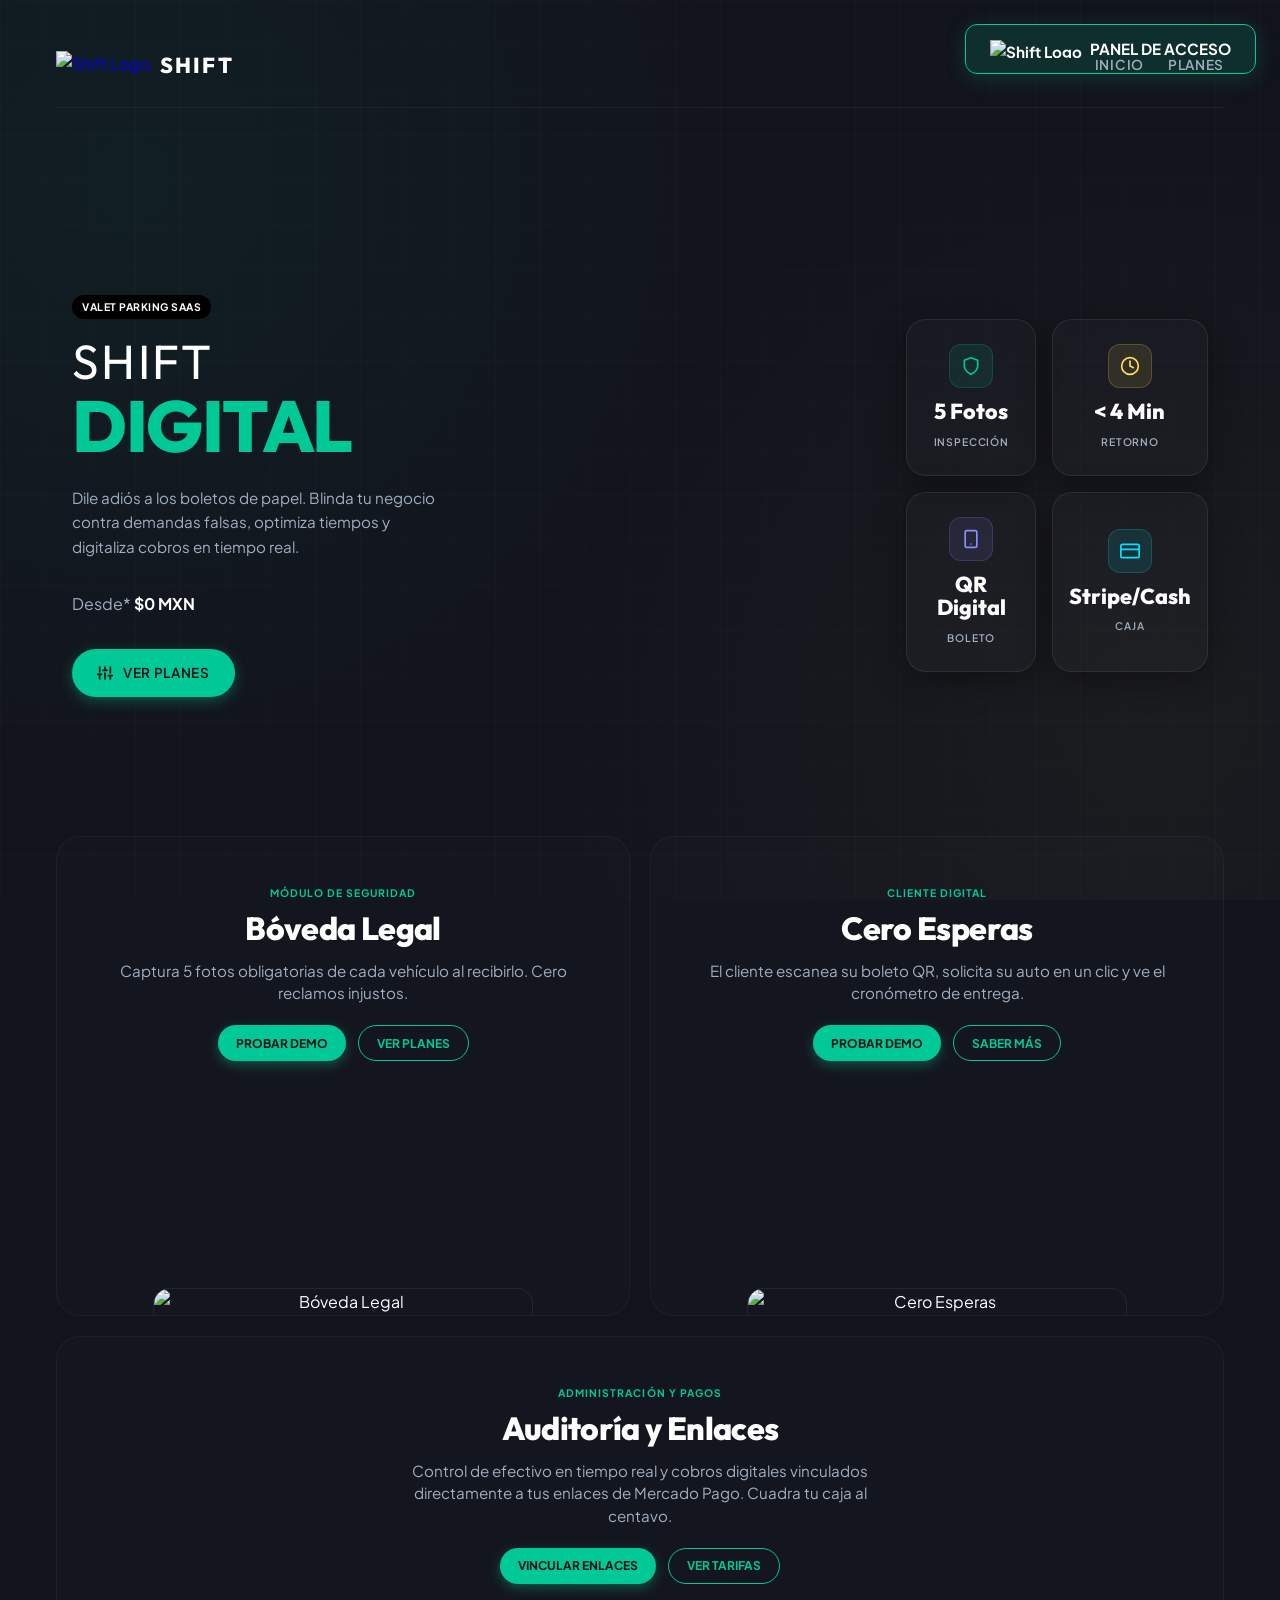
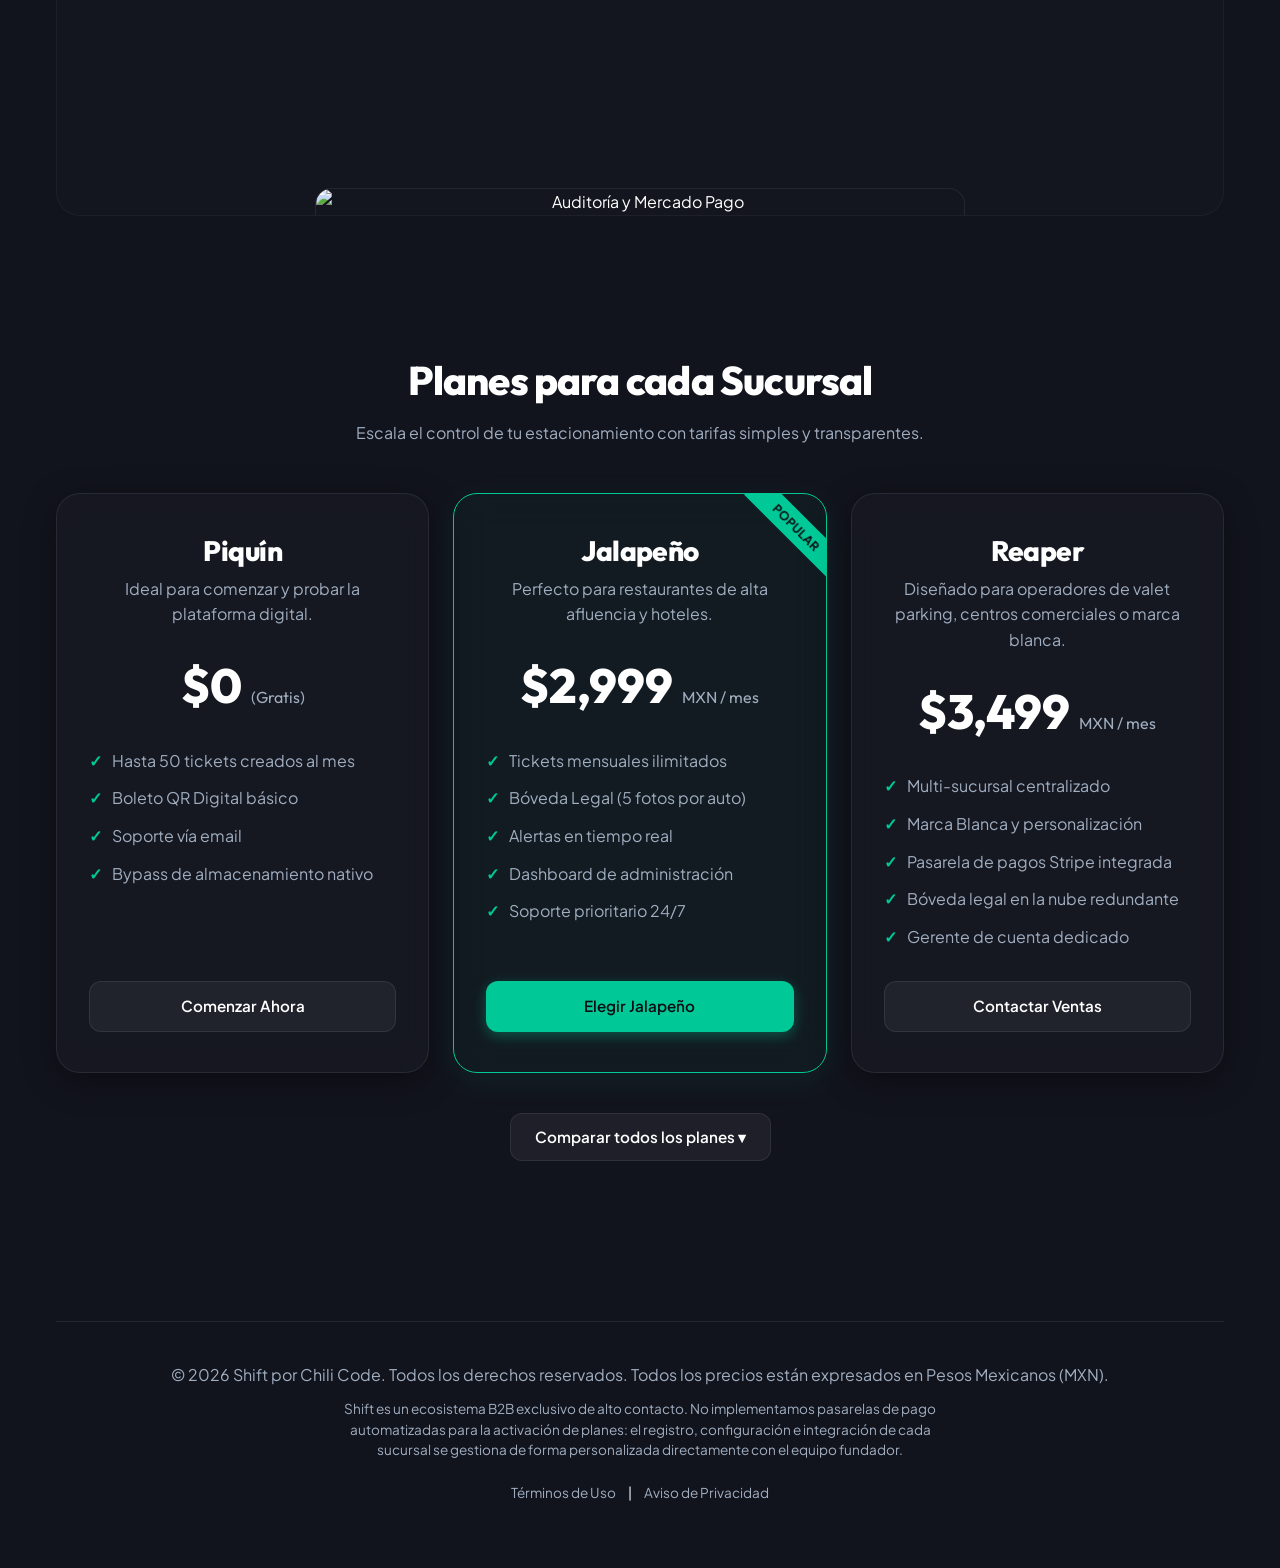
==== index.html @ c55bbbf1 "Add files via upload" ====
<!DOCTYPE html>
<html lang="es">
<head>
    <meta charset="UTF-8">
    <meta name="viewport" content="width=device-width, initial-scale=1.0">
    <title>Shift | Valet Parking Inteligente por Chili Code</title>
    <meta name="description" content="El fin de los boletos de papel. Digitaliza tu valet parking con Shift. Bóveda legal de fotos, control de efectivo en tiempo real y pagos digitales.">
    
    <!-- Favicon / PWA Icon -->
    <link rel="icon" type="image/png" href="https://i.imgur.com/kLlDof4.png">
    <link rel="manifest" href="manifest.json">
    
    <!-- Hojas de estilo -->
    <link rel="stylesheet" href="style.css">
    
    <style>
        /* Estilos específicos de la landing */
        .fixed-access-btn {
            position: fixed;
            top: 24px;
            right: 24px;
            z-index: 1000;
            backdrop-filter: blur(12px);
            -webkit-backdrop-filter: blur(12px);
            background: rgba(0, 200, 150, 0.15);
            border: 1px solid var(--primary);
            box-shadow: 0 4px 20px rgba(0, 200, 150, 0.2);
        }
        
        @media (hover: hover) {
            .fixed-access-btn:hover {
                background: var(--primary);
                color: #0c0e14;
                box-shadow: 0 6px 24px var(--primary-glow);
            }
        }

        .fixed-access-btn:active {
            transform: scale(0.95);
        }

        /* Grid background pattern ONLY on landing page */
        body {
            background-image: 
                linear-gradient(rgba(255, 255, 255, 0.012) 1px, transparent 1px),
                linear-gradient(90deg, rgba(255, 255, 255, 0.012) 1px, transparent 1px),
                radial-gradient(circle at 10% 20%, rgba(0, 200, 150, 0.06) 0%, transparent 45%),
                radial-gradient(circle at 90% 80%, rgba(255, 222, 89, 0.04) 0%, transparent 45%);
            background-size: 45px 45px, 45px 45px, auto, auto;
            background-attachment: fixed;
        }

        .hero-section {
            padding: 80px 16px;
            position: relative;
        }

        .hero-grid {
            display: grid;
            grid-template-columns: 1fr;
            gap: 48px;
            align-items: center;
            text-align: left;
            max-width: 1200px;
            margin: 0 auto;
        }

        @media (min-width: 960px) {
            .hero-grid {
                grid-template-columns: 1.1fr 1.2fr 0.9fr;
                gap: 32px;
            }
        }

        .hero-title {
            font-size: 3.8rem;
            margin-bottom: 24px;
            background: linear-gradient(135deg, #FFFFFF 50%, var(--primary) 100%);
            -webkit-background-clip: text;
            -webkit-text-fill-color: transparent;
            line-height: 1.1;
        }

        .hero-subtitle {
            font-size: 1.15rem;
            margin-bottom: 40px;
            color: var(--text-secondary);
            line-height: 1.7;
        }

        @media (max-width: 600px) {
            .hero-title {
                font-size: 2.4rem;
            }
            .hero-subtitle {
                font-size: 1rem;
            }
        }

        /* Apple Grid Layout Style */
        .apple-grid {
            display: grid;
            grid-template-columns: 1fr;
            gap: 20px;
            margin-bottom: 80px;
            max-width: 1200px;
            margin-left: auto;
            margin-right: auto;
        }

        @media (min-width: 768px) {
            .apple-grid {
                grid-template-columns: repeat(2, 1fr);
            }
            .tile-full {
                grid-column: span 2;
            }
        }

        .apple-tile {
            background: rgba(255, 255, 255, 0.012);
            border: 1px solid rgba(255, 255, 255, 0.04);
            border-radius: 24px;
            padding: 48px 24px 0;
            display: flex;
            flex-direction: column;
            align-items: center;
            text-align: center;
            overflow: hidden;
            position: relative;
            transition: var(--transition-smooth);
            min-height: 480px;
        }

        @media (hover: hover) {
            .apple-tile:hover {
                background: rgba(255, 255, 255, 0.02);
                border-color: rgba(0, 200, 150, 0.15);
                transform: translateY(-2px);
            }
        }

        .tile-header {
            max-width: 500px;
            margin-bottom: 24px;
            display: flex;
            flex-direction: column;
            align-items: center;
        }

        .tile-badge {
            font-size: 0.65rem;
            color: var(--primary);
            font-weight: 700;
            letter-spacing: 0.1em;
            text-transform: uppercase;
            margin-bottom: 8px;
        }

        .tile-title {
            font-size: 2rem;
            font-weight: 800;
            color: #FFFFFF;
            margin-bottom: 12px;
            line-height: 1.2;
            font-family: var(--font-title);
        }

        .tile-subtitle {
            font-size: 0.95rem;
            color: var(--text-secondary);
            margin-bottom: 20px;
            line-height: 1.5;
        }

        .tile-actions-pills {
            display: flex;
            gap: 12px;
            justify-content: center;
            align-items: center;
        }

        .tile-btn {
            display: inline-flex;
            align-items: center;
            justify-content: center;
            padding: 6px 18px;
            font-size: 0.75rem;
            font-weight: 700;
            border-radius: 20px;
            text-decoration: none;
            transition: var(--transition-smooth);
            min-height: 36px;
            text-transform: uppercase;
        }

        .solid-tile-btn {
            background: var(--primary);
            color: #0c0e14;
            box-shadow: 0 4px 12px var(--primary-glow);
        }

        @media (hover: hover) {
            .solid-tile-btn:hover {
                background: #00b084;
                box-shadow: 0 6px 16px var(--primary-glow);
                transform: translateY(-1px);
            }
        }

        .outline-tile-btn {
            border: 1px solid var(--primary);
            color: var(--primary);
            background: transparent;
        }

        @media (hover: hover) {
            .outline-tile-btn:hover {
                background: var(--primary-bg);
                transform: translateY(-1px);
            }
        }

        .tile-image {
            width: 85%;
            max-width: 380px;
            margin-top: auto;
            border-radius: 16px 16px 0 0;
            border: 1px solid rgba(255, 255, 255, 0.07);
            border-bottom: none;
            object-fit: cover;
            transition: var(--transition-smooth);
        }

        .image-full {
            max-width: 650px;
            width: 90%;
        }

        @media (hover: hover) {
            .apple-tile:hover .tile-image {
                border-color: rgba(0, 200, 150, 0.2);
                transform: scale(1.02);
            }
        }

        @media (max-width: 600px) {
            .apple-tile {
                background: transparent !important;
                border: none !important;
                border-bottom: 1px solid rgba(255, 255, 255, 0.08) !important;
                border-radius: 0 !important;
                padding: 40px 0 0 !important;
                min-height: auto !important;
            }
            .tile-image {
                width: 100% !important;
                max-width: none !important;
                border-radius: 12px 12px 0 0 !important;
            }
        }

        .pricing-section {
            padding: 60px 0;
            text-align: center;
        }

        .pricing-title {
            font-size: 2.5rem;
            margin-bottom: 16px;
        }

        .pricing-subtitle {
            color: var(--text-secondary);
            margin-bottom: 48px;
        }

        .plan-card {
            padding: 40px 32px;
            display: flex;
            flex-direction: column;
            justify-content: space-between;
            position: relative;
            overflow: hidden;
            background: rgba(255, 255, 255, 0.02);
            border: 1px solid var(--border-color);
            border-radius: 24px;
        }

        .plan-card.featured {
            border-color: var(--primary);
            background: rgba(0, 200, 150, 0.04);
            box-shadow: 0 8px 32px 0 rgba(0, 200, 150, 0.08);
        }

        .plan-badge {
            position: absolute;
            top: 20px;
            right: -30px;
            background: var(--primary);
            color: #0c0e14;
            font-size: 0.75rem;
            font-weight: 700;
            padding: 4px 30px;
            transform: rotate(45deg);
        }

        .plan-name {
            font-size: 1.75rem;
            margin-bottom: 8px;
        }

        .plan-price {
            font-size: 3rem;
            font-family: var(--font-title);
            font-weight: 800;
            color: var(--text-primary);
            margin-bottom: 24px;
        }

        .plan-price span {
            font-size: 1rem;
            color: var(--text-secondary);
            font-weight: 400;
        }

        .plan-features {
            list-style: none;
            text-align: left;
            margin-bottom: 32px;
            display: flex;
            flex-direction: column;
            gap: 12px;
        }

        .plan-features li {
            color: var(--text-secondary);
            display: flex;
            align-items: center;
            gap: 10px;
        }

        .plan-features li::before {
            content: "✓";
            color: var(--primary);
            font-weight: bold;
        }

        /* 3D Showcase Card Styles */
        .showcase-card {
            padding: 24px;
            position: relative;
            background: rgba(255, 255, 255, 0.02);
            backdrop-filter: blur(24px);
            -webkit-backdrop-filter: blur(24px);
            border: 1px solid rgba(255, 255, 255, 0.07);
            border-radius: 24px;
            box-shadow: 0 20px 50px rgba(0, 0, 0, 0.4);
            overflow: hidden;
            max-width: 500px;
            width: 100%;
            justify-self: center;
        }

        .showcase-header {
            display: flex;
            justify-content: space-between;
            align-items: flex-start;
            margin-bottom: 12px;
            gap: 16px;
        }

        .showcase-badge-new {
            font-size: 0.65rem;
            color: var(--primary);
            font-weight: 700;
            letter-spacing: 0.1em;
            text-transform: uppercase;
            display: block;
            margin-bottom: 4px;
        }

        .showcase-title {
            font-size: 1.45rem;
            font-weight: 800;
            color: #FFFFFF;
            font-family: var(--font-title);
        }

        .showcase-subtitle {
            font-size: 0.75rem;
            color: var(--text-secondary);
            margin-top: 2px;
        }

        .brand-badge-pill {
            display: inline-flex;
            align-items: center;
            gap: 6px;
            background: rgba(0, 200, 150, 0.1);
            color: var(--primary);
            border: 1px solid rgba(0, 200, 150, 0.2);
            padding: 4px 10px;
            border-radius: 12px;
            font-size: 0.65rem;
            font-weight: 700;
            text-transform: uppercase;
            letter-spacing: 0.05em;
        }

        .pulse-dot {
            width: 6px;
            height: 6px;
            background: var(--primary);
            border-radius: 50%;
            display: inline-block;
            box-shadow: 0 0 8px var(--primary);
            animation: pulse 1.5s infinite alternate;
        }

        @keyframes pulse {
            0% { opacity: 0.4; }
            100% { opacity: 1; }
        }

        .btn-pill-neon {
            background: var(--primary);
            color: #0c0e14;
            font-size: 0.7rem;
            font-weight: 700;
            padding: 6px 14px;
            border-radius: 20px;
            text-decoration: none;
            box-shadow: 0 4px 12px var(--primary-glow);
            transition: var(--transition-smooth);
            text-transform: uppercase;
            border: none;
            display: inline-flex;
            align-items: center;
            justify-content: center;
            height: 28px;
            white-space: nowrap;
        }

        @media (hover: hover) {
            .btn-pill-neon:hover {
                box-shadow: 0 6px 18px var(--primary);
                transform: translateY(-1px);
            }
        }

        .btn-pill-neon:active {
            transform: scale(0.95);
        }

        .model-container {
            width: 100%;
            height: 230px;
            position: relative;
            margin: 8px 0;
            border-radius: 16px;
            background: radial-gradient(circle at center, rgba(255, 255, 255, 0.02) 0%, transparent 70%);
        }

        .price-delivery-row {
            display: flex;
            justify-content: space-between;
            margin-top: 16px;
            padding-top: 16px;
            border-top: 1px solid var(--border-color);
        }

        .detail-label {
            font-size: 0.65rem;
            color: var(--text-secondary);
            text-transform: uppercase;
            font-weight: 700;
            letter-spacing: 0.05em;
            display: block;
            margin-bottom: 4px;
        }

        .detail-value {
            font-family: var(--font-title);
            font-size: 1.25rem;
            font-weight: 800;
            color: #FFFFFF;
        }

        .specs-row {
            display: grid;
            grid-template-columns: repeat(3, 1fr);
            gap: 8px;
            border-top: 1px solid var(--border-color);
            padding-top: 16px;
            margin-top: 16px;
        }

        .spec-item-horizontal {
            display: flex;
            align-items: center;
            gap: 8px;
        }

        .spec-icon-box {
            width: 30px;
            height: 30px;
            background: rgba(255, 255, 255, 0.04);
            border: 1px solid var(--border-color);
            border-radius: 8px;
            display: flex;
            align-items: center;
            justify-content: center;
            font-size: 0.9rem;
        }

        .spec-val {
            font-family: var(--font-title);
            font-weight: 700;
            color: #FFFFFF;
            font-size: 0.78rem;
            line-height: 1.2;
        }

        .spec-lbl {
            color: var(--text-secondary);
            font-size: 0.6rem;
            line-height: 1.2;
        }

        @media (max-width: 600px) {
            .showcase-card {
                background: transparent !important;
                border: none !important;
                box-shadow: none !important;
                backdrop-filter: none !important;
                -webkit-backdrop-filter: none !important;
                padding: 16px 0 !important;
                border-radius: 0 !important;
            }
            .model-container {
                background: transparent !important;
                height: 200px;
            }
            .price-delivery-row, .specs-row {
                border-top: 1px solid rgba(255, 255, 255, 0.08) !important;
            }
        }

        @media (max-width: 480px) {
            .specs-row {
                grid-template-columns: 1fr;
                gap: 12px;
            }
        }

        /* Estilos de la navegación responsive */
        header.navbar {
            position: relative;
            z-index: 1000;
            background: transparent !important;
            border: none !important;
            border-bottom: 1px solid rgba(255, 255, 255, 0.05) !important;
            border-radius: 0 !important;
            box-shadow: none !important;
            display: flex;
            align-items: center;
            justify-content: space-between;
            padding: 24px 0 !important;
            margin-bottom: 48px !important;
            width: 100%;
        }

        #nav-toggle {
            display: none;
            background: transparent;
            border: none;
            width: 28px;
            height: 18px;
            position: relative;
            cursor: pointer;
            outline: none;
            z-index: 1002;
            padding: 0;
        }

        #nav-toggle span {
            display: block;
            position: absolute;
            height: 2px;
            width: 100%;
            background: #FFFFFF;
            border-radius: 2px;
            opacity: 1;
            left: 0;
            transform: rotate(0deg);
            transition: .25s ease-in-out;
        }

        #nav-toggle span:nth-child(1) {
            top: 0px;
        }

        #nav-toggle span:nth-child(2) {
            top: 8px;
        }

        #nav-toggle span:nth-child(3) {
            top: 16px;
        }

        #nav-toggle.active span:nth-child(1) {
            top: 8px;
            transform: rotate(135deg);
        }

        #nav-toggle.active span:nth-child(2) {
            opacity: 0;
            left: -60px;
        }

        #nav-toggle.active span:nth-child(3) {
            top: 8px;
            transform: rotate(-135deg);
        }

        .brand-container {
            display: flex;
            align-items: center;
            gap: 10px;
        }

        .nav-menu {
            display: flex;
            align-items: center;
            gap: 24px;
        }

        .nav-link {
            color: var(--text-secondary);
            text-decoration: none;
            font-size: 0.95rem;
            font-weight: 600;
            transition: var(--transition-smooth);
        }

        .nav-link:hover {
            color: var(--primary);
        }

        @media (max-width: 768px) {
            header.navbar {
                padding: 16px 0 !important;
                margin-bottom: 24px !important;
                border-bottom: 1px solid rgba(255, 255, 255, 0.08) !important;
            }

            #nav-toggle {
                display: block !important;
            }

            .brand-container {
                position: absolute;
                left: 50%;
                transform: translateX(-50%);
            }

            .nav-menu {
                display: flex;
                flex-direction: column;
                position: absolute;
                top: 70px;
                left: 0;
                right: 0;
                background: rgba(18, 20, 29, 0.98);
                backdrop-filter: var(--glass-blur);
                -webkit-backdrop-filter: var(--glass-blur);
                border: 1px solid var(--border-color);
                border-radius: 16px;
                padding: 24px;
                gap: 16px;
                box-shadow: 0 10px 30px rgba(0, 0, 0, 0.5);
                z-index: 999;
                opacity: 0;
                transform: translateY(-10px);
                pointer-events: none;
                transition: opacity 0.3s ease, transform 0.3s ease;
            }

            .nav-menu.active {
                opacity: 1;
                transform: translateY(0);
                pointer-events: auto;
            }

            .fixed-access-btn {
                display: none !important;
            }
        }

        /* Slider horizontal de planes en móvil (Estilo Apple / Snap Carousel) */
        @media (max-width: 600px) {
            .plans-slider {
                display: flex !important;
                overflow-x: auto !important;
                scroll-snap-type: x mandatory !important;
                gap: 16px !important;
                padding: 24px 16px !important;
                margin-left: -16px !important;
                margin-right: -16px !important;
                scroll-padding: 16px !important;
                -webkit-overflow-scrolling: touch !important;
            }
            
            .plans-slider::-webkit-scrollbar {
                display: none !important;
            }

            .plans-slider .plan-card {
                flex: 0 0 280px !important;
                scroll-snap-align: center !important;
                background: rgba(255, 255, 255, 0.02) !important;
                border: 1px solid rgba(255, 255, 255, 0.06) !important;
                border-radius: 24px !important;
                box-shadow: 0 12px 32px rgba(0, 0, 0, 0.4) !important;
                padding: 32px 24px !important;
                margin-bottom: 0 !important;
                backdrop-filter: blur(20px) !important;
                -webkit-backdrop-filter: blur(20px) !important;
            }
            
            .plans-slider .plan-card.featured {
                border: 2px solid var(--primary) !important;
                background: rgba(0, 200, 150, 0.04) !important;
            }
        }

        /* Estilos de la tabla de comparación de planes */
        .comparison-table {
            width: 100%;
            border-collapse: collapse;
            margin-top: 10px;
            text-align: left;
        }
        .comparison-table th, .comparison-table td {
            padding: 16px;
            border-bottom: 1px solid var(--border-color);
            font-size: 0.95rem;
        }
        .comparison-table th {
            font-family: var(--font-title);
            font-weight: 700;
            color: var(--text-primary);
            text-transform: uppercase;
            font-size: 0.85rem;
            letter-spacing: 0.05em;
        }
        .comparison-table td {
            color: var(--text-secondary);
        }
        .comparison-table tr:hover td {
            background: rgba(255, 255, 255, 0.01);
        }

        /* Hover de botón flotante PWA */
        @media (hover: hover) {
            #btn-pwa-floating:hover {
                background: var(--primary) !important;
                color: #0c0e14 !important;
                box-shadow: 0 6px 24px var(--primary-glow) !important;
            }
        }
        #btn-pwa-floating:active {
            transform: scale(0.95);
        }

        /* Estilos del Hero Vertical - Copia Exacta con mis Colores */
        .hero-center-model {
            position: relative;
            display: flex;
            align-items: center;
            justify-content: center;
            height: 520px;
            width: 100%;
        }

        .hero-center-model model-viewer {
            width: 100%;
            height: 100%;
            outline: none;
        }

        @media (max-width: 959px) {
            .hero-center-model {
                height: 380px;
            }
        }

        .hero-specs-column {
            display: flex;
            flex-direction: column;
            gap: 16px;
            justify-content: center;
        }

        .spec-icon-wrapper {
            width: 44px;
            height: 44px;
            border-radius: 12px;
            display: flex;
            align-items: center;
            justify-content: center;
            margin-bottom: 4px;
            transition: var(--transition-smooth);
        }

        .spec-widget-card {
            padding: 24px 16px;
            text-align: center;
            display: flex;
            flex-direction: column;
            align-items: center;
            justify-content: center;
            gap: 8px;
            border-radius: 20px;
            background: rgba(255, 255, 255, 0.02);
            border: 1px solid var(--border-color);
            backdrop-filter: blur(12px);
            -webkit-backdrop-filter: blur(12px);
            transition: var(--transition-smooth);
        }

        @media (hover: hover) {
            .spec-widget-card:hover {
                background: rgba(255, 255, 255, 0.05);
                border-color: var(--primary);
                box-shadow: 0 8px 24px rgba(0, 200, 150, 0.12);
                transform: translateY(-4px);
            }
            .spec-widget-card:hover .spec-icon-wrapper {
                transform: scale(1.1);
            }
        }

        .spec-widget-val {
            font-family: var(--font-title);
            font-size: 1.35rem;
            font-weight: 800;
            color: #FFFFFF;
            line-height: 1.1;
            margin-bottom: 2px;
        }

        .spec-widget-lbl {
            font-size: 0.65rem;
            color: var(--text-secondary);
            text-transform: uppercase;
            font-weight: 600;
            letter-spacing: 0.08em;
        }

        .video-thumbnail-card {
            height: 140px;
            border-radius: 16px;
            background: linear-gradient(rgba(18, 20, 29, 0.3), rgba(18, 20, 29, 0.6)), url('https://images.unsplash.com/photo-1614162692292-7ac56d7f7f1e?auto=format&fit=crop&w=400&q=80') center/cover no-repeat;
            border: 1px solid var(--border-color);
            display: flex;
            align-items: center;
            justify-content: center;
            position: relative;
            overflow: hidden;
            transition: var(--transition-smooth);
            cursor: pointer;
        }


    </style>
    <!-- Google Model Viewer component for 3D GLB model rendering -->
    <script type="module" src="https://ajax.googleapis.com/ajax/libs/model-viewer/3.5.0/model-viewer.min.js"></script>
</head>
<body>

    <!-- Botón de acceso flotante -->
    <a href="login.html" id="btn-acceso-panel" class="btn fixed-access-btn animated-fade-in" style="color: #FFFFFF; font-weight: 700; display: inline-flex; align-items: center; gap: 8px; border: 1px solid var(--primary);">
        <img src="https://i.imgur.com/NQ2yinY.png" alt="Shift Logo" style="height: 18px; object-fit: contain;">
        <span>PANEL DE ACCESO</span>
    </a>

    <div class="app-container">
        <!-- Barra de navegación premium (Copia de la UI Mini Electric con mis colores) -->
        <header class="navbar animated-fade-in">
            <!-- Icono de Menú de 3 líneas en el extremo izquierdo -->
            <button id="nav-toggle" aria-label="Abrir menú">
                <span></span>
                <span></span>
                <span></span>
            </button>
            
            <!-- Logo -->
            <div class="brand-container">
                <a href="index.html" style="display: flex; align-items: center; gap: 10px; text-decoration: none;">
                    <img src="https://i.imgur.com/NQ2yinY.png" alt="Shift Logo" style="height: 28px; object-fit: contain;">
                    <span style="font-size: 1.35rem; letter-spacing: 0.1em; font-weight: 800; font-family: var(--font-title); color: #FFFFFF;">SHIFT</span>
                </a>
            </div>

            <!-- Menú/Links a la derecha -->
            <nav class="nav-menu" id="nav-menu">
                <a href="index.html" class="nav-link" style="font-size: 0.85rem; font-weight: 600; text-transform: uppercase; letter-spacing: 0.05em;">Inicio</a>
                <a href="#planes" class="nav-link" style="font-size: 0.85rem; font-weight: 600; text-transform: uppercase; letter-spacing: 0.05em;">Planes</a>
                <a href="#" id="btn-pwa-install" class="nav-link" style="display: none; font-size: 0.85rem; font-weight: 700; text-transform: uppercase; letter-spacing: 0.05em; color: var(--primary); align-items: center; gap: 6px;">
                    <span>📲</span> Instalar App
                </a>
            </nav>
        </header>

        <!-- Sección Hero con Grid e Integración del Modelo 3D de Porsche (Vertical / Diseño Premium) -->
        <section class="hero-section animated-fade-in">
            <div class="hero-grid">
                <!-- Columna Izquierda: Mensaje principal y CTAs -->
                <div class="hero-text" style="display: flex; flex-direction: column; align-items: flex-start; text-align: left;">
                    <span style="display: inline-block; background: #000000; color: #FFFFFF; border-radius: 20px; font-weight: 700; font-size: 0.65rem; text-transform: uppercase; padding: 4px 10px; letter-spacing: 0.05em; margin-bottom: 16px;">
                        Valet Parking SaaS
                    </span>
                    <h2 style="font-size: 3rem; font-weight: 400; color: #FFFFFF; margin-bottom: 2px; font-family: var(--font-title); line-height: 1.1; letter-spacing: 0.05em;">SHIFT</h2>
                    <h1 style="font-size: 4.5rem; font-weight: 800; color: var(--primary); margin-bottom: 24px; font-family: var(--font-title); line-height: 1.0; letter-spacing: -0.02em;">DIGITAL</h1>
                    
                    <p class="hero-subtitle" style="margin-bottom: 32px; font-size: 0.95rem; color: var(--text-secondary); line-height: 1.6; max-width: 380px;">
                        Dile adiós a los boletos de papel. Blinda tu negocio contra demandas falsas, optimiza tiempos y digitaliza cobros en tiempo real.
                    </p>
                    
                    <div style="font-family: var(--font-body); font-size: 1rem; color: var(--text-secondary); margin-bottom: 32px;">
                        Desde* <span style="color: #FFFFFF; font-weight: 700;">$0 MXN</span>
                    </div>

                    <div style="display: flex; align-items: center; gap: 12px; flex-wrap: wrap;">
                        <!-- Botón principal configurado -->
                        <a href="#planes" id="btn-hero-planes" class="btn btn-primary" style="border-radius: 30px; padding: 10px 24px; font-size: 0.85rem; text-transform: uppercase; letter-spacing: 0.05em; display: inline-flex; align-items: center; gap: 8px;">
                            <svg width="16" height="16" viewBox="0 0 24 24" fill="none" stroke="currentColor" stroke-width="2.5" stroke-linecap="round" stroke-linejoin="round" style="margin-right: 2px;">
                                <line x1="4" y1="21" x2="4" y2="14"></line>
                                <line x1="4" y1="10" x2="4" y2="3"></line>
                                <line x1="12" y1="21" x2="12" y2="12"></line>
                                <line x1="12" y1="8" x2="12" y2="3"></line>
                                <line x1="20" y1="21" x2="20" y2="16"></line>
                                <line x1="20" y1="12" x2="20" y2="3"></line>
                                <line x1="1" y1="14" x2="7" y2="14"></line>
                                <line x1="9" y1="8" x2="15" y2="8"></line>
                                <line x1="17" y1="16" x2="23" y2="16"></line>
                            </svg>
                            <span>VER PLANES</span>
                        </a>
                        
                        <!-- Botón PWA blanco circular al lado -->
                        <button id="btn-hero-pwa-install" class="btn" style="width: 44px; height: 44px; min-height: 44px; border-radius: 50%; background: #FFFFFF; border: none; display: none; align-items: center; justify-content: center; padding: 0; color: #0c0e14; transition: var(--transition-smooth);" title="Instalar App">
                            <svg width="20" height="20" viewBox="0 0 24 24" fill="none" stroke="currentColor" stroke-width="2.5" stroke-linecap="round" stroke-linejoin="round">
                                <rect x="1" y="5" width="22" height="14" rx="7" ry="7"></rect>
                                <circle cx="16" cy="12" r="3" fill="currentColor"></circle>
                            </svg>
                        </button>
                    </div>
                </div>

                <!-- Columna Central: Porsche en Perspectiva Vertical -->
                <div class="hero-center-model">
                    <model-viewer
                        src="https://raw.githubusercontent.com/ChiliCode-Official/mis-modelos-3d-v2-0/main/free_porsche_911_carrera_4s.glb"
                        alt="Porsche 911 Carrera 4S"
                        camera-orbit="-35deg 75deg auto"
                        camera-controls
                        interaction-prompt="none"
                        shadow-intensity="1.5"
                        environment-image="neutral"
                        aria-label="Porsche 911 3D model">
                    </model-viewer>
                </div>

                <!-- Columna Derecha: Tarjetas de Especificaciones -->
                <div class="hero-specs-column">
                    <div style="display: grid; grid-template-columns: repeat(2, 1fr); gap: 16px;">
                        <!-- Especificación 1: Inspección -->
                        <div class="glass-panel spec-widget-card">
                            <div class="spec-icon-wrapper" style="color: var(--primary); background: rgba(0, 200, 150, 0.1); border: 1px solid rgba(0, 200, 150, 0.2);">
                                <svg width="20" height="20" viewBox="0 0 24 24" fill="none" stroke="currentColor" stroke-width="2" stroke-linecap="round" stroke-linejoin="round">
                                    <path d="M12 22s8-4 8-10V5l-8-3-8 3v7c0 6 8 10 8 10z"></path>
                                </svg>
                            </div>
                            <div class="spec-widget-val">5 Fotos</div>
                            <div class="spec-widget-lbl">Inspección</div>
                        </div>

                        <!-- Especificación 2: Retorno -->
                        <div class="glass-panel spec-widget-card">
                            <div class="spec-icon-wrapper" style="color: var(--warning); background: rgba(255, 222, 89, 0.1); border: 1px solid rgba(255, 222, 89, 0.2);">
                                <svg width="20" height="20" viewBox="0 0 24 24" fill="none" stroke="currentColor" stroke-width="2" stroke-linecap="round" stroke-linejoin="round">
                                    <circle cx="12" cy="12" r="10"></circle>
                                    <polyline points="12 6 12 12 16 14"></polyline>
                                </svg>
                            </div>
                            <div class="spec-widget-val">&lt; 4 Min</div>
                            <div class="spec-widget-lbl">Retorno</div>
                        </div>

                        <!-- Especificación 3: Boleto QR -->
                        <div class="glass-panel spec-widget-card">
                            <div class="spec-icon-wrapper" style="color: #8A8DFF; background: rgba(138, 141, 255, 0.1); border: 1px solid rgba(138, 141, 255, 0.2);">
                                <svg width="20" height="20" viewBox="0 0 24 24" fill="none" stroke="currentColor" stroke-width="2" stroke-linecap="round" stroke-linejoin="round">
                                    <rect x="5" y="2" width="14" height="20" rx="2" ry="2"></rect>
                                    <line x1="12" y1="18" x2="12.01" y2="18"></line>
                                </svg>
                            </div>
                            <div class="spec-widget-val">QR Digital</div>
                            <div class="spec-widget-lbl">Boleto</div>
                        </div>

                        <!-- Especificación 4: Caja -->
                        <div class="glass-panel spec-widget-card">
                            <div class="spec-icon-wrapper" style="color: #00E5FF; background: rgba(0, 229, 255, 0.1); border: 1px solid rgba(0, 229, 255, 0.2);">
                                <svg width="20" height="20" viewBox="0 0 24 24" fill="none" stroke="currentColor" stroke-width="2" stroke-linecap="round" stroke-linejoin="round">
                                    <rect x="1" y="4" width="22" height="16" rx="2" ry="2"></rect>
                                    <line x1="1" y1="10" x2="23" y2="10"></line>
                                </svg>
                            </div>
                            <div class="spec-widget-val">Stripe/Cash</div>
                            <div class="spec-widget-lbl">Caja</div>
                        </div>
                    </div>


                </div>
            </div>
        </section>

        <!-- Características (Estilo Apple Grid Layout) -->
        <section class="features-grid apple-grid">
            <!-- Feature 1: Bóveda Legal -->
            <div class="apple-tile animated-fade-in">
                <div class="tile-header">
                    <span class="tile-badge">Módulo de Seguridad</span>
                    <h3 class="tile-title">Bóveda Legal</h3>
                    <p class="tile-subtitle">Captura 5 fotos obligatorias de cada vehículo al recibirlo. Cero reclamos injustos.</p>
                    <div class="tile-actions-pills">
                        <a href="login.html" class="tile-btn solid-tile-btn">Probar Demo</a>
                        <a href="#planes" class="tile-btn outline-tile-btn">Ver Planes</a>
                    </div>
                </div>
                <img src="https://i.imgur.com/vuP3V5E.png" alt="Bóveda Legal" class="tile-image">
            </div>
            
            <!-- Feature 2: Cero Esperas -->
            <div class="apple-tile animated-fade-in">
                <div class="tile-header">
                    <span class="tile-badge">Cliente Digital</span>
                    <h3 class="tile-title">Cero Esperas</h3>
                    <p class="tile-subtitle">El cliente escanea su boleto QR, solicita su auto en un clic y ve el cronómetro de entrega.</p>
                    <div class="tile-actions-pills">
                        <a href="login.html" class="tile-btn solid-tile-btn">Probar Demo</a>
                        <a href="#planes" class="tile-btn outline-tile-btn">Saber Más</a>
                    </div>
                </div>
                <img src="https://i.imgur.com/SFnMX4g.png" alt="Cero Esperas" class="tile-image">
            </div>
            
            <!-- Feature 3: Auditoría y Enlaces (Full-Width Tile) -->
            <div class="apple-tile tile-full animated-fade-in">
                <div class="tile-header">
                    <span class="tile-badge">Administración y Pagos</span>
                    <h3 class="tile-title">Auditoría y Enlaces</h3>
                    <p class="tile-subtitle">Control de efectivo en tiempo real y cobros digitales vinculados directamente a tus enlaces de Mercado Pago. Cuadra tu caja al centavo.</p>
                    <div class="tile-actions-pills">
                        <a href="login.html" class="tile-btn solid-tile-btn">Vincular Enlaces</a>
                        <a href="#planes" class="tile-btn outline-tile-btn">Ver Tarifas</a>
                    </div>
                </div>
                <img src="https://i.imgur.com/DsyFl9t.png" alt="Auditoría y Mercado Pago" class="tile-image image-full">
            </div>
        </section>

        <!-- Planes de Precios -->
        <section id="planes" class="pricing-section">
            <h2 class="pricing-title">Planes para cada Sucursal</h2>
            <p class="pricing-subtitle">Escala el control de tu estacionamiento con tarifas simples y transparentes.</p>
            
            <div class="grid-3 plans-slider">
                <!-- Plan Piquín -->
                <div class="glass-panel plan-card animated-fade-in">
                    <div>
                        <h3 class="plan-name">Piquín</h3>
                        <p style="margin-bottom: 20px;">Ideal para comenzar y probar la plataforma digital.</p>
                        <div class="plan-price">$0 <span>(Gratis)</span></div>
                        <ul class="plan-features">
                            <li>Hasta 50 tickets creados al mes</li>
                            <li>Boleto QR Digital básico</li>
                            <li>Soporte vía email</li>
                            <li>Bypass de almacenamiento nativo</li>
                        </ul>
                    </div>
                    <a href="registro.html" id="btn-plan-piquin" class="btn btn-secondary">Comenzar Ahora</a>
                </div>

                <!-- Plan Jalapeño -->
                <div class="glass-panel plan-card featured animated-fade-in">
                    <div class="plan-badge">POPULAR</div>
                    <div>
                        <h3 class="plan-name">Jalapeño</h3>
                        <p style="margin-bottom: 20px;">Perfecto para restaurantes de alta afluencia y hoteles.</p>
                        <div class="plan-price">$2,999 <span>MXN / mes</span></div>
                        <ul class="plan-features">
                            <li>Tickets mensuales ilimitados</li>
                            <li>Bóveda Legal (5 fotos por auto)</li>
                            <li>Alertas en tiempo real</li>
                            <li>Dashboard de administración</li>
                            <li>Soporte prioritario 24/7</li>
                        </ul>
                    </div>
                    <a href="https://wa.me/525574123521?text=Hola%20Chili%20Code,%20me%20interesa%20contratar%20el%20Plan%20Jalape%C3%B1o%20de%20Shift%20($2,999%20MXN/mes)%20para%20mi%20sucursal." id="btn-plan-jalapeno" class="btn btn-primary">Elegir Jalapeño</a>
                </div>

                <!-- Plan Reaper -->
                <div class="glass-panel plan-card animated-fade-in">
                    <div>
                        <h3 class="plan-name">Reaper</h3>
                        <p style="margin-bottom: 20px;">Diseñado para operadores de valet parking, centros comerciales o marca blanca.</p>
                        <div class="plan-price">$3,499 <span>MXN / mes</span></div>
                        <ul class="plan-features">
                            <li>Multi-sucursal centralizado</li>
                            <li>Marca Blanca y personalización</li>
                            <li>Pasarela de pagos Stripe integrada</li>
                            <li>Bóveda legal en la nube redundante</li>
                            <li>Gerente de cuenta dedicado</li>
                        </ul>
                    </div>
                    <a href="https://wa.me/525574123521?text=Hola%20Chili%20Code,%20necesito%20infraestructura%20Multi-Sucursal%20y%20Marca%20Blanca.%20Quiero%20informaci%C3%B3n%20del%20Plan%20Reaper%20de%20Shift." id="btn-plan-reaper" class="btn btn-secondary">Contactar Ventas</a>
                </div>
            </div>

            <!-- Botón para mostrar tabla de comparación -->
            <div style="margin-top: 40px; display: flex; flex-direction: column; align-items: center; gap: 16px;">
                <button id="btn-compare-toggle" class="btn btn-secondary">Comparar todos los planes ▾</button>
                <button id="btn-planes-pwa-install" class="btn btn-outline-primary" style="display: none; border-radius: 20px; font-size: 0.85rem; padding: 8px 20px; text-transform: uppercase; letter-spacing: 0.05em; font-weight: 700; align-items: center; gap: 8px; min-height: 36px;">
                    📲 Instalar App (PWA)
                </button>
            </div>
            
            <!-- Tabla de comparación colapsable -->
            <div id="compare-table-container" style="display: none; max-width: 900px; margin: 30px auto; padding: 24px;" class="glass-panel animated-fade-in">
                <p style="font-size: 0.9rem; color: var(--text-secondary); margin-bottom: 20px; text-align: left;">
                    * Todas las solicitudes e integraciones de planes se realizan bajo asesoría directa vía WhatsApp para un onboarding manual de alta fidelidad.
                </p>
                <div style="overflow-x: auto;">
                    <table class="comparison-table" style="width: 100%; border-collapse: collapse; text-align: left;">
                        <thead>
                            <tr style="border-bottom: 1px solid var(--border-color);">
                                <th style="padding: 16px; color: var(--text-secondary); font-size: 0.85rem; text-transform: uppercase;">Característica</th>
                                <th style="padding: 16px; font-family: var(--font-title); font-weight: 700;">Piquín</th>
                                <th style="padding: 16px; font-family: var(--font-title); font-weight: 700; color: var(--primary);">Jalapeño</th>
                                <th style="padding: 16px; font-family: var(--font-title); font-weight: 700;">Reaper</th>
                            </tr>
                        </thead>
                        <tbody>
                            <tr style="border-bottom: 1px solid var(--border-color);">
                                <td style="padding: 16px; font-weight: 600; color: var(--text-primary);">Precio mensual</td>
                                <td style="padding: 16px; color: var(--text-secondary);">$0 MXN (Prueba)</td>
                                <td style="padding: 16px; color: var(--primary); font-weight: 700;">$2,999 MXN</td>
                                <td style="padding: 16px; color: var(--text-secondary); font-weight: 700;">$3,499 MXN</td>
                            </tr>
                            <tr style="border-bottom: 1px solid var(--border-color);">
                                <td style="padding: 16px; font-weight: 600; color: var(--text-primary);">Tickets creados al mes</td>
                                <td style="padding: 16px; color: var(--text-secondary);">Hasta 50</td>
                                <td style="padding: 16px; color: var(--text-secondary);">Ilimitados</td>
                                <td style="padding: 16px; color: var(--text-secondary);">Ilimitados</td>
                            </tr>
                            <tr style="border-bottom: 1px solid var(--border-color);">
                                <td style="padding: 16px; font-weight: 600; color: var(--text-primary);">Inspección fotográfica</td>
                                <td style="padding: 16px; color: var(--text-secondary);">Básica</td>
                                <td style="padding: 16px; color: var(--primary); font-weight: bold;">Bóveda Legal (5 fotos)</td>
                                <td style="padding: 16px; color: var(--primary); font-weight: bold;">Bóveda Legal (5 fotos)</td>
                            </tr>
                            <tr style="border-bottom: 1px solid var(--border-color);">
                                <td style="padding: 16px; font-weight: 600; color: var(--text-primary);">Boleto QR Digital</td>
                                <td style="padding: 16px; color: var(--primary);">✓</td>
                                <td style="padding: 16px; color: var(--primary);">✓</td>
                                <td style="padding: 16px; color: var(--primary);">✓</td>
                            </tr>
                            <tr style="border-bottom: 1px solid var(--border-color);">
                                <td style="padding: 16px; font-weight: 600; color: var(--text-primary);">Dashboard y Caja</td>
                                <td style="padding: 16px; color: var(--text-secondary);">Básico</td>
                                <td style="padding: 16px; color: var(--primary);">✓</td>
                                <td style="padding: 16px; color: var(--primary);">✓</td>
                            </tr>
                            <tr style="border-bottom: 1px solid var(--border-color);">
                                <td style="padding: 16px; font-weight: 600; color: var(--text-primary);">Soporte técnico</td>
                                <td style="padding: 16px; color: var(--text-secondary);">Email</td>
                                <td style="padding: 16px; color: var(--text-secondary);">Prioritario 24/7</td>
                                <td style="padding: 16px; color: var(--primary); font-weight: 700;">Gerente dedicado</td>
                            </tr>
                            <tr style="border-bottom: 1px solid var(--border-color);">
                                <td style="padding: 16px; font-weight: 600; color: var(--text-primary);">Marca Blanca</td>
                                <td style="padding: 16px; color: var(--text-secondary); opacity: 0.3;">—</td>
                                <td style="padding: 16px; color: var(--text-secondary); opacity: 0.3;">—</td>
                                <td style="padding: 16px; color: var(--primary);">✓</td>
                            </tr>
                            <tr style="border-bottom: 1px solid var(--border-color);">
                                <td style="padding: 16px; font-weight: 600; color: var(--text-primary);">Multi-sucursal</td>
                                <td style="padding: 16px; color: var(--text-secondary); opacity: 0.3;">—</td>
                                <td style="padding: 16px; color: var(--text-secondary); opacity: 0.3;">—</td>
                                <td style="padding: 16px; color: var(--primary);">✓</td>
                            </tr>
                            <tr>
                                <td style="padding: 16px; font-weight: 600; color: var(--text-primary);">Onboarding / Contratación</td>
                                <td style="padding: 16px;">
                                    <a href="registro.html" class="tile-btn outline-tile-btn" style="padding: 4px 12px; font-size: 0.7rem; min-height: 28px; display: inline-flex; justify-content: center; align-items: center; text-decoration: none;">Prueba Gratis</a>
                                </td>
                                <td style="padding: 16px;">
                                    <a href="https://wa.me/525574123521?text=Hola%20Chili%20Code,%20me%20interesa%20contratar%20el%20Plan%20Jalape%C3%B1o%20de%20Shift%20($2,999%20MXN/mes)%20para%20mi%20sucursal." class="tile-btn solid-tile-btn" style="padding: 4px 12px; font-size: 0.7rem; min-height: 28px; display: inline-flex; justify-content: center; align-items: center; text-decoration: none;">Contratar</a>
                                </td>
                                <td style="padding: 16px;">
                                    <a href="https://wa.me/525574123521?text=Hola%20Chili%20Code,%20necesito%20infraestructura%20Multi-Sucursal%20y%20Marca%20Blanca.%20Quiero%20informaci%C3%B3n%20del%20Plan%20Reaper%20de%20Shift." class="tile-btn outline-tile-btn" style="padding: 4px 12px; font-size: 0.7rem; min-height: 28px; display: inline-flex; justify-content: center; align-items: center; text-decoration: none;">Contactar</a>
                                </td>
                            </tr>
                        </tbody>
                    </table>
                </div>
            </div>
        </section>

        <!-- Footer -->
        <footer style="margin-top: 100px; padding: 40px 0; text-align: center; border-top: 1px solid var(--border-color); display: flex; flex-direction: column; gap: 12px; align-items: center;">
            <p>© 2026 Shift por Chili Code. Todos los derechos reservados. Todos los precios están expresados en Pesos Mexicanos (MXN).</p>
            <p style="font-size: 0.85rem; color: var(--text-secondary); max-width: 650px; line-height: 1.5; padding: 0 16px;">
                Shift es un ecosistema B2B exclusivo de alto contacto. No implementamos pasarelas de pago automatizadas para la activación de planes: el registro, configuración e integración de cada sucursal se gestiona de forma personalizada directamente con el equipo fundador.
            </p>
            <div style="font-size: 0.85rem; margin-top: 10px;">
                <a href="terminos.html" style="color: var(--text-secondary); text-decoration: none; margin: 0 10px;">Términos de Uso</a> | 
                <a href="privacidad.html" style="color: var(--text-secondary); text-decoration: none; margin: 0 10px;">Aviso de Privacidad</a>
            </div>
        </footer>
    </div>

    <!-- Script para menú responsivo (Hamburguesa) -->
    <script>
        const navToggle = document.getElementById('nav-toggle');
        const navMenu = document.getElementById('nav-menu');

        navToggle.addEventListener('click', () => {
            navMenu.classList.toggle('active');
            navToggle.classList.toggle('active');
        });

        // Cerrar menú al hacer clic en un enlace
        document.querySelectorAll('.nav-link').forEach(link => {
            link.addEventListener('click', () => {
                navMenu.classList.remove('active');
                navToggle.classList.remove('active');
            });
        });

        // Toggle para la tabla de comparación de planes
        const compareToggleBtn = document.getElementById('btn-compare-toggle');
        const compareTableContainer = document.getElementById('compare-table-container');

        if (compareToggleBtn && compareTableContainer) {
            compareToggleBtn.addEventListener('click', () => {
                const isHidden = compareTableContainer.style.display === 'none';
                if (isHidden) {
                    compareTableContainer.style.display = 'block';
                    compareToggleBtn.textContent = 'Ocultar comparación ▲';
                } else {
                    compareTableContainer.style.display = 'none';
                    compareToggleBtn.textContent = 'Comparar todos los planes ▾';
                }
            });
        }

        // --- Lógica de PWA (Instalación y Service Worker) ---
        if ('serviceWorker' in navigator) {
            window.addEventListener('load', () => {
                navigator.serviceWorker.register('sw.js')
                    .then(reg => console.log('Service Worker registrado con éxito:', reg.scope))
                    .catch(err => console.error('Error al registrar el Service Worker:', err));
            });
        }

        let deferredPrompt;
        const pwaButtons = [
            document.getElementById('btn-pwa-floating'),
            document.getElementById('btn-pwa-install'),
            document.getElementById('btn-hero-pwa-install'),
            document.getElementById('btn-planes-pwa-install')
        ].filter(btn => btn !== null);

        window.addEventListener('beforeinstallprompt', (e) => {
            e.preventDefault();
            deferredPrompt = e;
            pwaButtons.forEach(btn => {
                btn.style.display = 'inline-flex';
            });
        });

        const handleInstallClick = async (e) => {
            if (e) e.preventDefault();
            if (deferredPrompt) {
                deferredPrompt.prompt();
                const { outcome } = await deferredPrompt.userChoice;
                console.log('User response to PWA prompt:', outcome);
                deferredPrompt = null;
                pwaButtons.forEach(btn => btn.style.display = 'none');
            }
        };

        pwaButtons.forEach(btn => btn.addEventListener('click', handleInstallClick));

        window.addEventListener('appinstalled', () => {
            console.log('PWA Shift instalada con éxito.');
            pwaButtons.forEach(btn => btn.style.display = 'none');
        });
    </script>
    
    <!-- Botón flotante PWA Install -->
    <button id="btn-pwa-floating" class="btn animated-fade-in" style="position: fixed; bottom: 24px; left: 24px; z-index: 1000; display: none; align-items: center; gap: 8px; backdrop-filter: blur(12px); -webkit-backdrop-filter: blur(12px); background: rgba(0, 200, 150, 0.15); border: 1px solid var(--primary); box-shadow: 0 4px 20px rgba(0, 200, 150, 0.2); color: #FFFFFF; font-weight: 600;">
        <span>📲</span> Instalar App
    </button>
</body>
</html>
---- style.css ----
@import url('https://fonts.googleapis.com/css2?family=Outfit:wght@400;600;800&family=Plus+Jakarta+Sans:wght@400;500;600;700&display=swap');

/* variables del sistema de diseño */
:root {
    --bg-base: #12141D;
    --bg-card: rgba(255, 255, 255, 0.03);
    --bg-card-hover: rgba(255, 255, 255, 0.06);
    --border-color: rgba(255, 255, 255, 0.08);
    --border-hover: rgba(255, 255, 255, 0.15);
    
    --primary: #00C896;          /* Verde Teal / Neón */
    --primary-glow: rgba(0, 200, 150, 0.35);
    --primary-bg: rgba(0, 200, 150, 0.1);
    
    --warning: #ffde59;          /* Amarillo Alerta/Pendiente */
    --warning-glow: rgba(255, 222, 89, 0.35);
    --warning-bg: rgba(255, 222, 89, 0.1);
    
    --danger: #ff5e5e;
    --danger-glow: rgba(255, 94, 94, 0.35);
    
    --text-primary: #FFFFFF;
    --text-secondary: #A0AEC0;
    
    --font-title: 'Outfit', sans-serif;
    --font-body: 'Plus Jakarta Sans', sans-serif;
    
    --glass-blur: blur(16px);
    --transition-smooth: all 0.3s cubic-bezier(0.4, 0, 0.2, 1);
}

/* reset básico */
* {
    margin: 0;
    padding: 0;
    box-sizing: border-box;
}

body {
    background-color: var(--bg-base);
    color: var(--text-primary);
    font-family: var(--font-body);
    min-height: 100vh;
    overflow-x: hidden;
    line-height: 1.6;
    background-image: 
        radial-gradient(circle at 10% 20%, rgba(0, 200, 150, 0.05) 0%, transparent 40%),
        radial-gradient(circle at 90% 80%, rgba(255, 222, 89, 0.03) 0%, transparent 40%);
    background-attachment: fixed;
    padding-top: env(safe-area-inset-top, 0px);
    padding-bottom: env(safe-area-inset-bottom, 24px);
    padding-left: env(safe-area-inset-left, 0px);
    padding-right: env(safe-area-inset-right, 0px);
}

/* tipografía */
h1, h2, h3, h4, h5, h6 {
    font-family: var(--font-title);
    font-weight: 800;
    letter-spacing: -0.02em;
    line-height: 1.2;
}

p {
    color: var(--text-secondary);
}

/* efectos glassmorphism (liquid glass) */
.glass-panel {
    background: var(--bg-card);
    backdrop-filter: var(--glass-blur);
    -webkit-backdrop-filter: var(--glass-blur);
    border: 1px solid var(--border-color);
    border-radius: 24px;
    box-shadow: 0 8px 32px 0 rgba(0, 0, 0, 0.37);
    transition: var(--transition-smooth);
}

@media (hover: hover) {
    .glass-panel:hover {
        border-color: var(--border-hover);
        background: var(--bg-card-hover);
    }
}

.glass-panel:active {
    background: rgba(255, 255, 255, 0.05);
}

/* contenedores principales */
.app-container {
    max-width: 1200px;
    margin: 0 auto;
    padding: 24px 16px;
}

/* header & navbar */
.navbar {
    display: flex;
    justify-content: space-between;
    align-items: center;
    padding: 16px 24px;
    margin-bottom: 32px;
    border-radius: 20px;
}

.brand {
    display: flex;
    align-items: center;
    gap: 12px;
}

.brand-logo {
    height: 36px;
    object-fit: contain;
}

.brand-name {
    font-size: 1.5rem;
    font-family: var(--font-title);
    font-weight: 800;
    background: linear-gradient(135deg, var(--text-primary) 30%, var(--primary) 100%);
    -webkit-background-clip: text;
    -webkit-text-fill-color: transparent;
}

/* botones premium */
.btn {
    display: inline-flex;
    align-items: center;
    justify-content: center;
    gap: 8px;
    padding: 12px 24px;
    min-height: 48px; /* Touch target standard */
    border-radius: 12px;
    font-family: var(--font-body);
    font-weight: 600;
    font-size: 0.95rem;
    cursor: pointer;
    transition: var(--transition-smooth);
    border: 1px solid transparent;
    text-decoration: none;
    touch-action: manipulation;
    user-select: none;
}

.btn:active {
    transform: scale(0.97);
}

.btn-primary {
    background-color: var(--primary);
    color: #0c0e14;
    box-shadow: 0 4px 14px 0 var(--primary-glow);
}

@media (hover: hover) {
    .btn-primary:hover {
        background-color: #00b084;
        box-shadow: 0 6px 20px 0 var(--primary-glow);
        transform: translateY(-2px);
    }
}

.btn-primary:active {
    background-color: #009670;
}

.btn-secondary {
    background-color: rgba(255, 255, 255, 0.05);
    color: var(--text-primary);
    border: 1px solid var(--border-color);
}

@media (hover: hover) {
    .btn-secondary:hover {
        background-color: rgba(255, 255, 255, 0.1);
        border-color: var(--border-hover);
        transform: translateY(-2px);
    }
}

.btn-secondary:active {
    background-color: rgba(255, 255, 255, 0.15);
}

.btn-danger {
    background-color: var(--danger);
    color: white;
    box-shadow: 0 4px 14px 0 var(--danger-glow);
}

@media (hover: hover) {
    .btn-danger:hover {
        background-color: #e54d4d;
        box-shadow: 0 6px 20px 0 var(--danger-glow);
        transform: translateY(-2px);
    }
}

.btn-danger:active {
    background-color: #c93d3d;
}

.btn-outline-primary {
    background-color: transparent;
    color: var(--primary);
    border: 1px solid var(--primary);
}

@media (hover: hover) {
    .btn-outline-primary:hover {
        background-color: var(--primary-bg);
        box-shadow: 0 4px 12px 0 var(--primary-glow);
        transform: translateY(-2px);
    }
}

.btn-outline-primary:active {
    background-color: rgba(0, 200, 150, 0.2);
}

/* formularios brutalistas / glass */
.form-group {
    margin-bottom: 20px;
    display: flex;
    flex-direction: column;
    gap: 8px;
}

.form-label {
    font-size: 0.85rem;
    font-weight: 600;
    color: var(--text-secondary);
    text-transform: uppercase;
    letter-spacing: 0.05em;
}

.form-control {
    width: 100%;
    padding: 14px 16px;
    background: rgba(0, 0, 0, 0.2);
    border: 1px solid var(--border-color);
    border-radius: 12px;
    color: var(--text-primary);
    font-family: var(--font-body);
    font-size: 16px; /* Prevents auto-zoom on iOS Safari */
    transition: var(--transition-smooth);
    min-height: 48px;
}

.form-control:focus {
    outline: none;
    border-color: var(--primary);
    box-shadow: 0 0 0 2px var(--primary-glow);
    background: rgba(0, 0, 0, 0.4);
}

/* tarjetas y estados */
.status-badge {
    display: inline-flex;
    align-items: center;
    gap: 6px;
    padding: 6px 12px;
    border-radius: 20px;
    font-size: 0.8rem;
    font-weight: 700;
    text-transform: uppercase;
}

.status-estacionado {
    background-color: rgba(160, 174, 192, 0.1);
    color: var(--text-secondary);
    border: 1px solid rgba(160, 174, 192, 0.2);
}

.status-solicitado {
    background-color: var(--warning-bg);
    color: var(--warning);
    border: 1px solid rgba(255, 222, 89, 0.2);
    animation: alert-pulse 2s infinite ease-in-out;
}

.status-pagado {
    background-color: var(--primary-bg);
    color: var(--primary);
    border: 1px solid rgba(0, 200, 150, 0.2);
}

.status-entregado {
    background-color: rgba(255, 255, 255, 0.05);
    color: rgba(255, 255, 255, 0.4);
    border: 1px solid rgba(255, 255, 255, 0.05);
}

/* animaciones */
@keyframes alert-pulse {
    0% {
        box-shadow: 0 0 0 0 rgba(255, 222, 89, 0.4);
    }
    70% {
        box-shadow: 0 0 0 10px rgba(255, 222, 89, 0);
    }
    100% {
        box-shadow: 0 0 0 0 rgba(255, 222, 89, 0);
    }
}

@keyframes fade-in {
    from { opacity: 0; transform: translateY(10px); }
    to { opacity: 1; transform: translateY(0); }
}

.animated-fade-in {
    animation: fade-in 0.5s cubic-bezier(0.4, 0, 0.2, 1) forwards;
}

/* utilidades de espaciado y grids */
/* utilidades de espaciado y grids adaptables a móviles y plegables */
.grid-2 {
    display: grid;
    grid-template-columns: 1fr;
    gap: 20px;
}

.grid-3 {
    display: grid;
    grid-template-columns: 1fr;
    gap: 24px;
}

/* Dispositivos plegables (unfolded), tablets y móviles apaisados */
@media (min-width: 600px) {
    .grid-2 {
        grid-template-columns: repeat(2, 1fr);
    }
    .grid-3 {
        grid-template-columns: repeat(2, 1fr);
    }
}

/* Pantallas grandes / Escritorio */
@media (min-width: 960px) {
    .grid-3 {
        grid-template-columns: repeat(3, 1fr);
    }
}

/* Remoción de recuadros ficticios en móviles (Full-Bleed / Clean layout) */
@media (max-width: 600px) {
    .glass-panel {
        background: transparent !important;
        border: none !important;
        box-shadow: none !important;
        backdrop-filter: none !important;
        -webkit-backdrop-filter: none !important;
        border-radius: 0 !important;
        padding: 16px 0 !important;
    }

    /* Limpiar tarjetas de listas para que no parezcan cajas flotando */
    .ticket-card, .plan-card, .feature-card {
        background: transparent !important;
        border: none !important;
        border-bottom: 1px solid rgba(255, 255, 255, 0.08) !important;
        border-radius: 0 !important;
        box-shadow: none !important;
        padding: 20px 0 !important;
        margin-bottom: 0 !important;
    }

    .plan-card.featured {
        border-bottom: 2px solid var(--primary) !important;
    }

    /* Quitar bordes y fondos de Bento Cards en móvil */
    .bento-card {
        background: transparent !important;
        border: none !important;
        box-shadow: none !important;
        border-bottom: 1px solid rgba(255, 255, 255, 0.08) !important;
        border-radius: 0 !important;
        padding: 20px 0 !important;
    }

    .bento-card:last-child {
        border-bottom: none !important;
    }

    .app-container {
        padding: 16px 16px env(safe-area-inset-bottom, 24px) !important;
    }

    header.navbar {
        border-bottom: 1px solid rgba(255, 255, 255, 0.08) !important;
        border-radius: 0 !important;
        padding: 16px 0 !important;
        margin-bottom: 16px !important;
        background: transparent !important;
        border-top: none !important;
        border-left: none !important;
        border-right: none !important;
        box-shadow: none !important;
    }

    /* Modales deben mantener fondo oscuro para legibilidad */
    .modal-content {
        background: #181a24 !important;
        border: 1px solid rgba(255, 255, 255, 0.1) !important;
        border-radius: 20px !important;
        padding: 24px 20px !important;
        box-shadow: 0 10px 30px rgba(0, 0, 0, 0.6) !important;
        backdrop-filter: blur(20px) !important;
        -webkit-backdrop-filter: blur(20px) !important;
    }
}
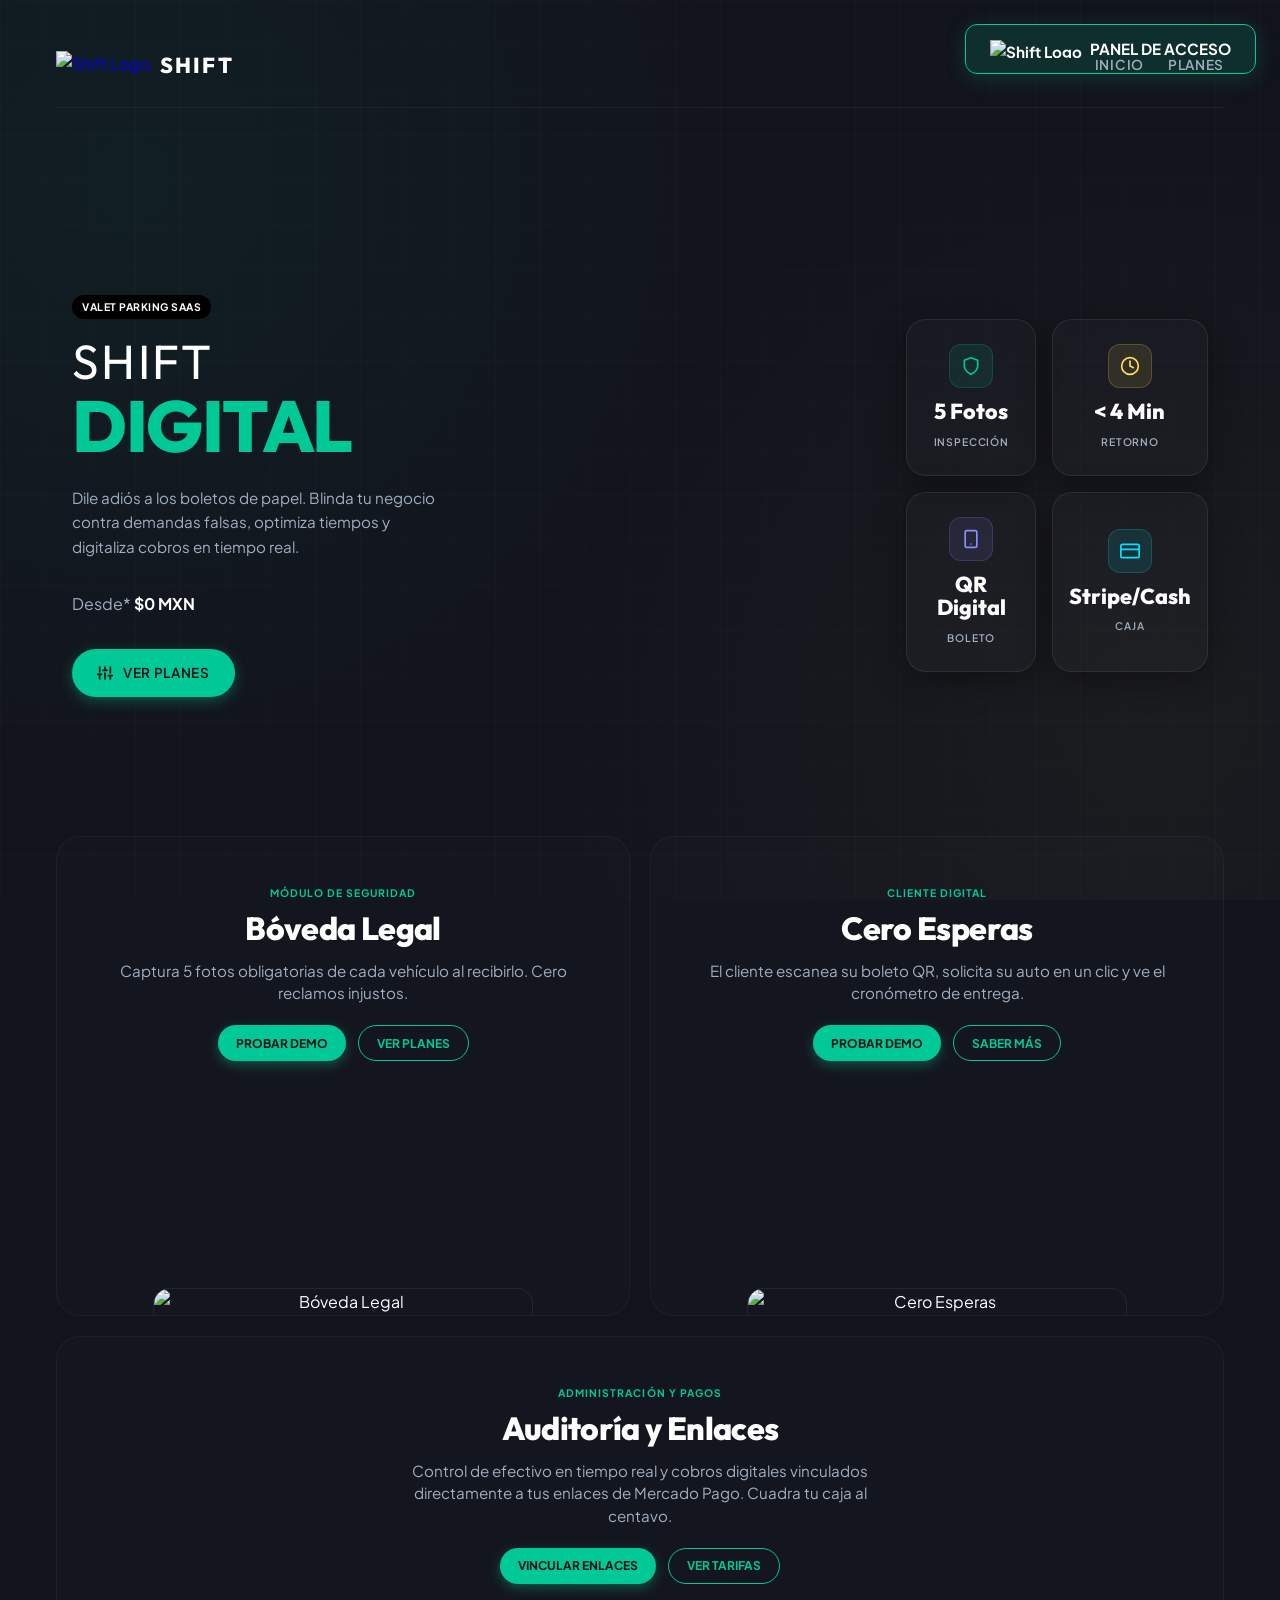
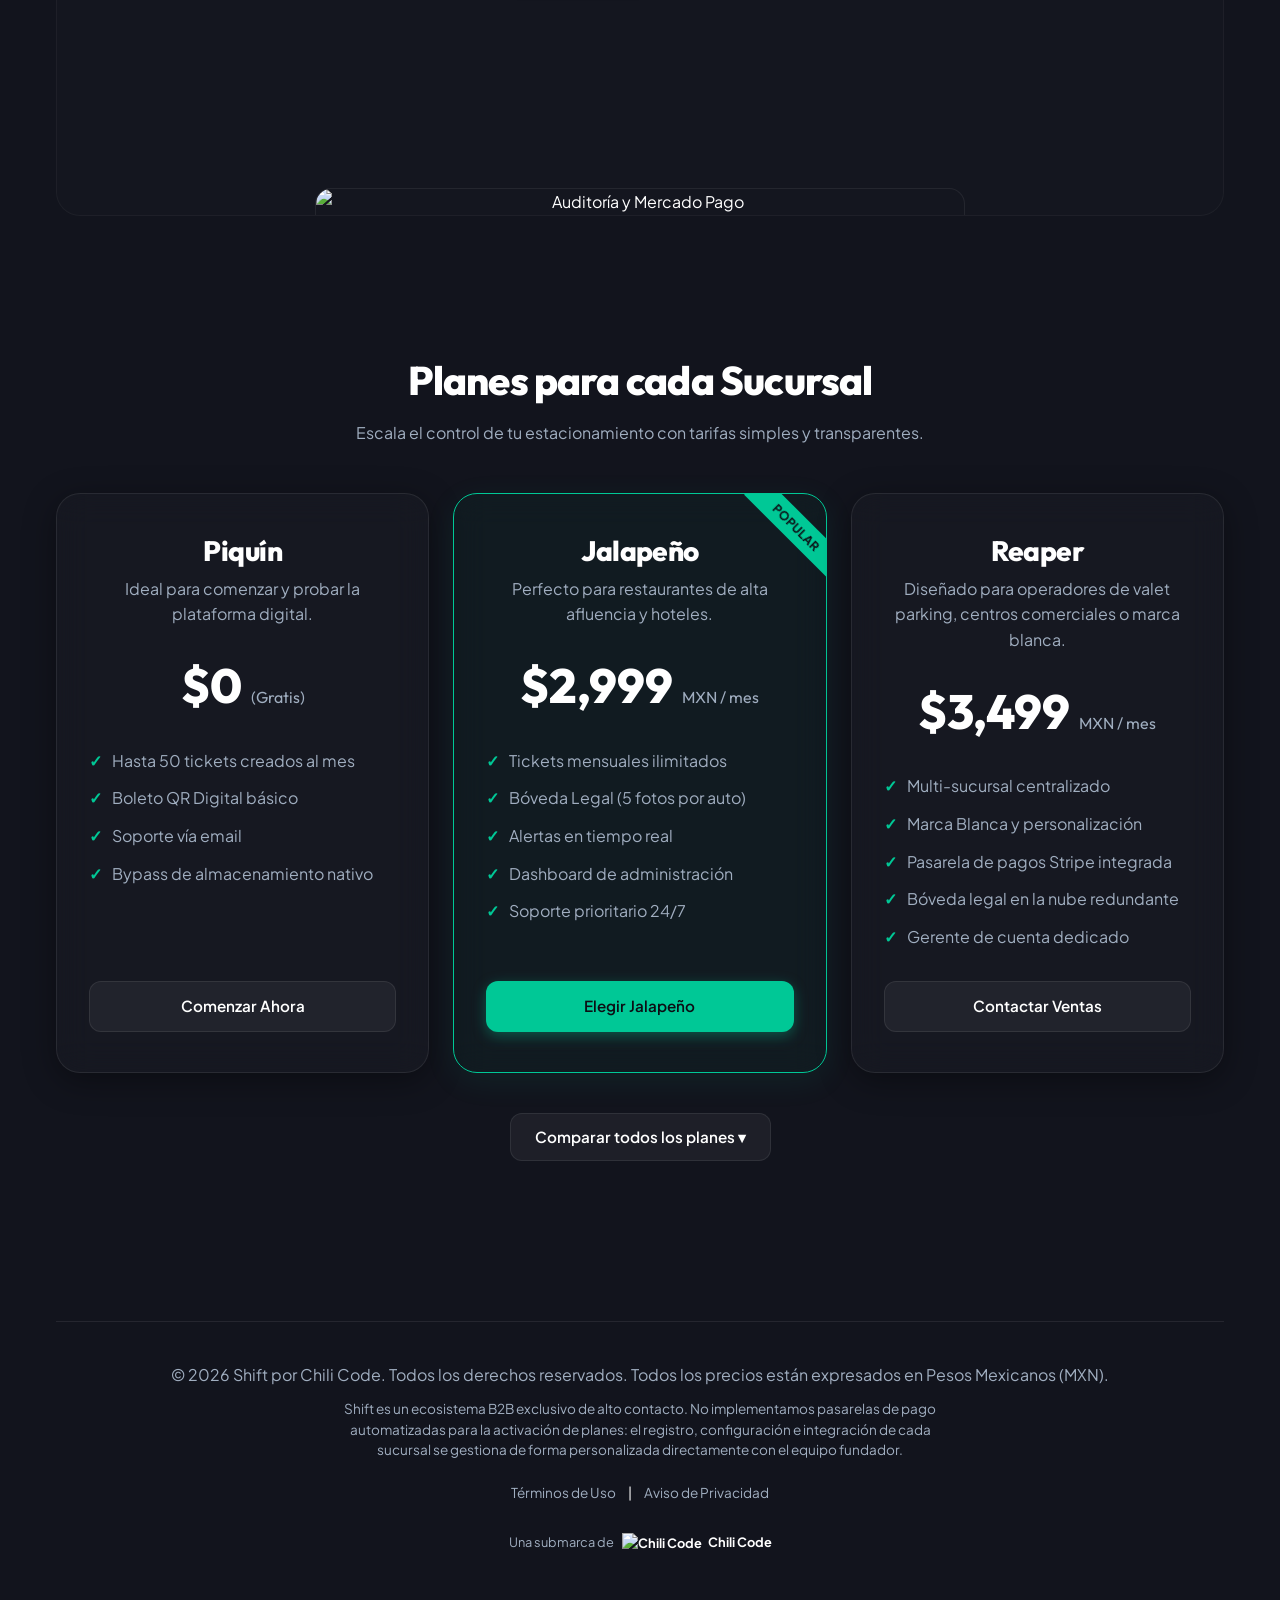
==== commit beef4f10: "Add files via upload" ====
--- a/index.html
+++ b/index.html
@@ -1233,6 +1233,13 @@
                 <a href="terminos.html" style="color: var(--text-secondary); text-decoration: none; margin: 0 10px;">Términos de Uso</a> | 
                 <a href="privacidad.html" style="color: var(--text-secondary); text-decoration: none; margin: 0 10px;">Aviso de Privacidad</a>
             </div>
+            <div style="font-size: 0.8rem; color: var(--text-secondary); margin-top: 16px; display: inline-flex; align-items: center; gap: 8px; flex-wrap: wrap;">
+                <span>Una submarca de</span>
+                <a href="https://chilicode-official.github.io/ChiliCode/" target="_blank" style="display: inline-flex; align-items: center; gap: 6px; text-decoration: none; color: #FFFFFF; font-weight: 700;">
+                    <img src="https://i.imgur.com/h3CpChF.png" alt="Chili Code" style="height: 18px; object-fit: contain;">
+                    <span>Chili Code</span>
+                </a>
+            </div>
         </footer>
     </div>
 
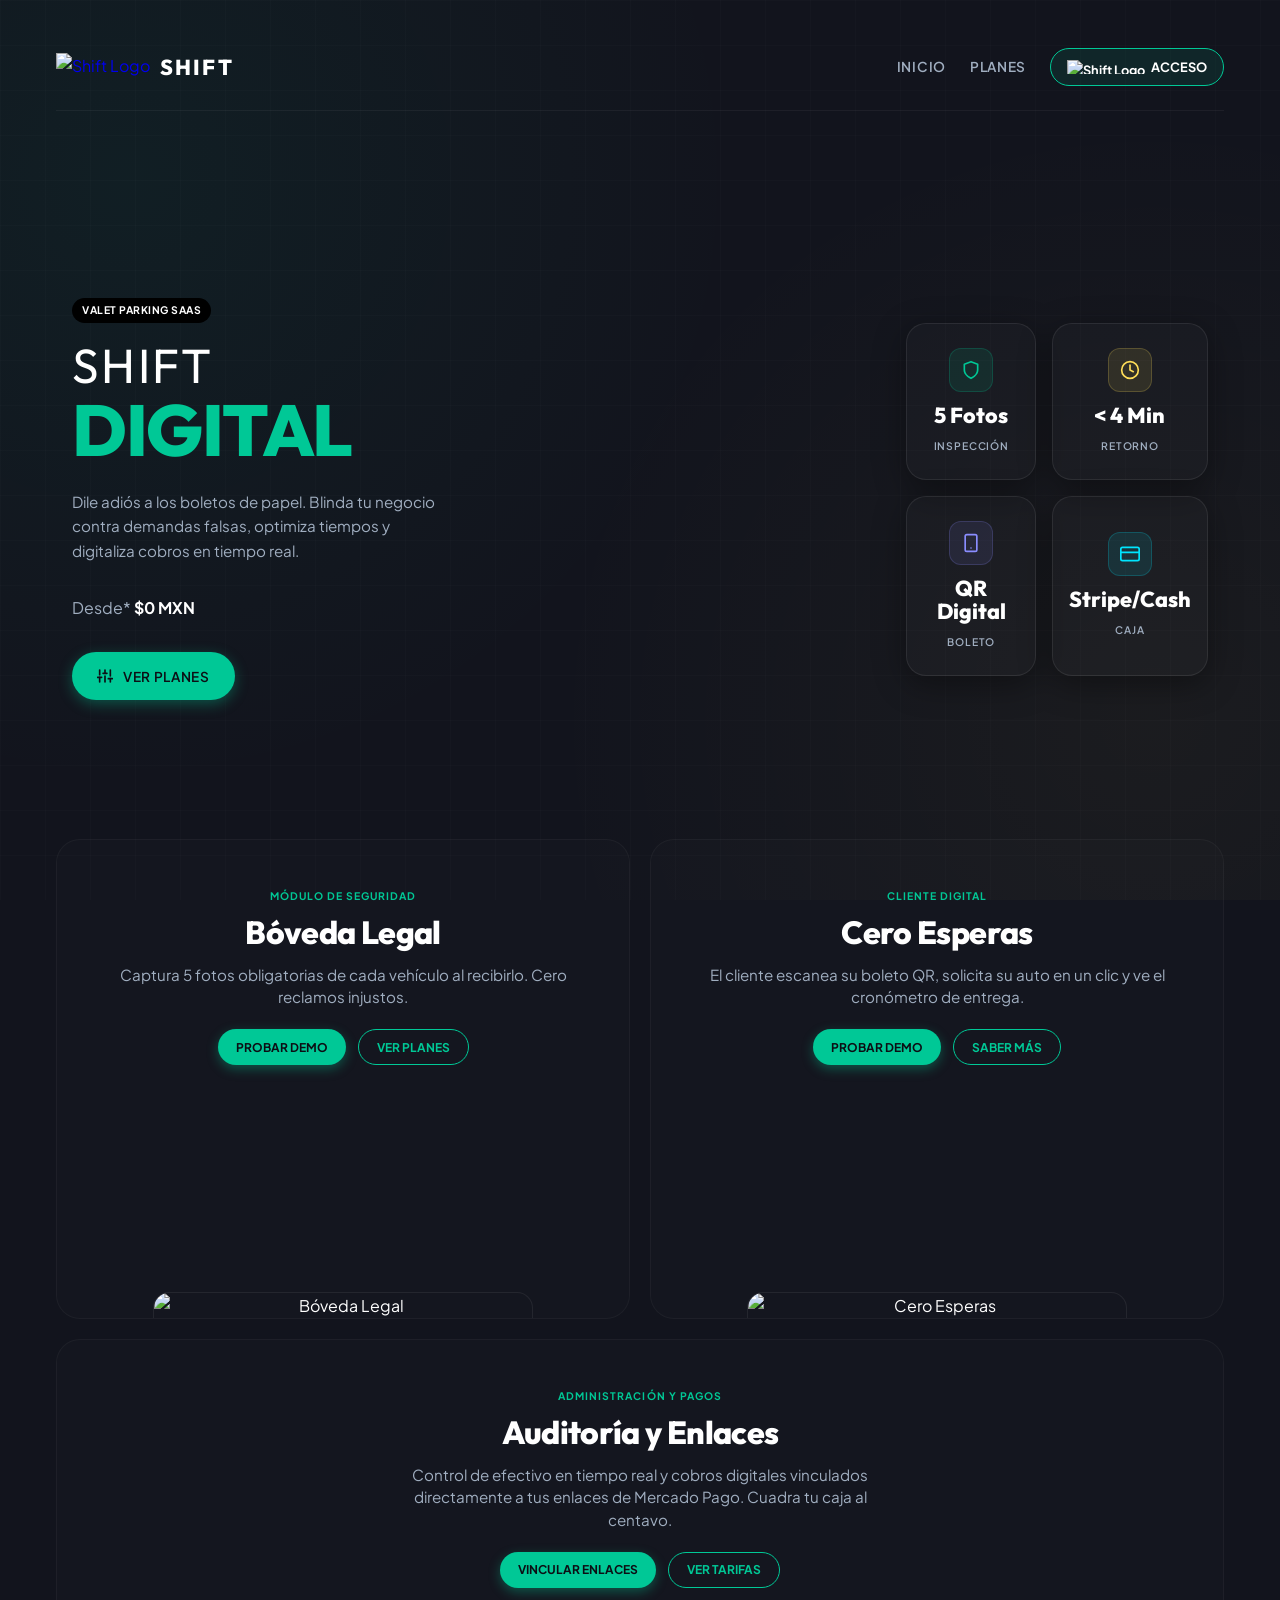
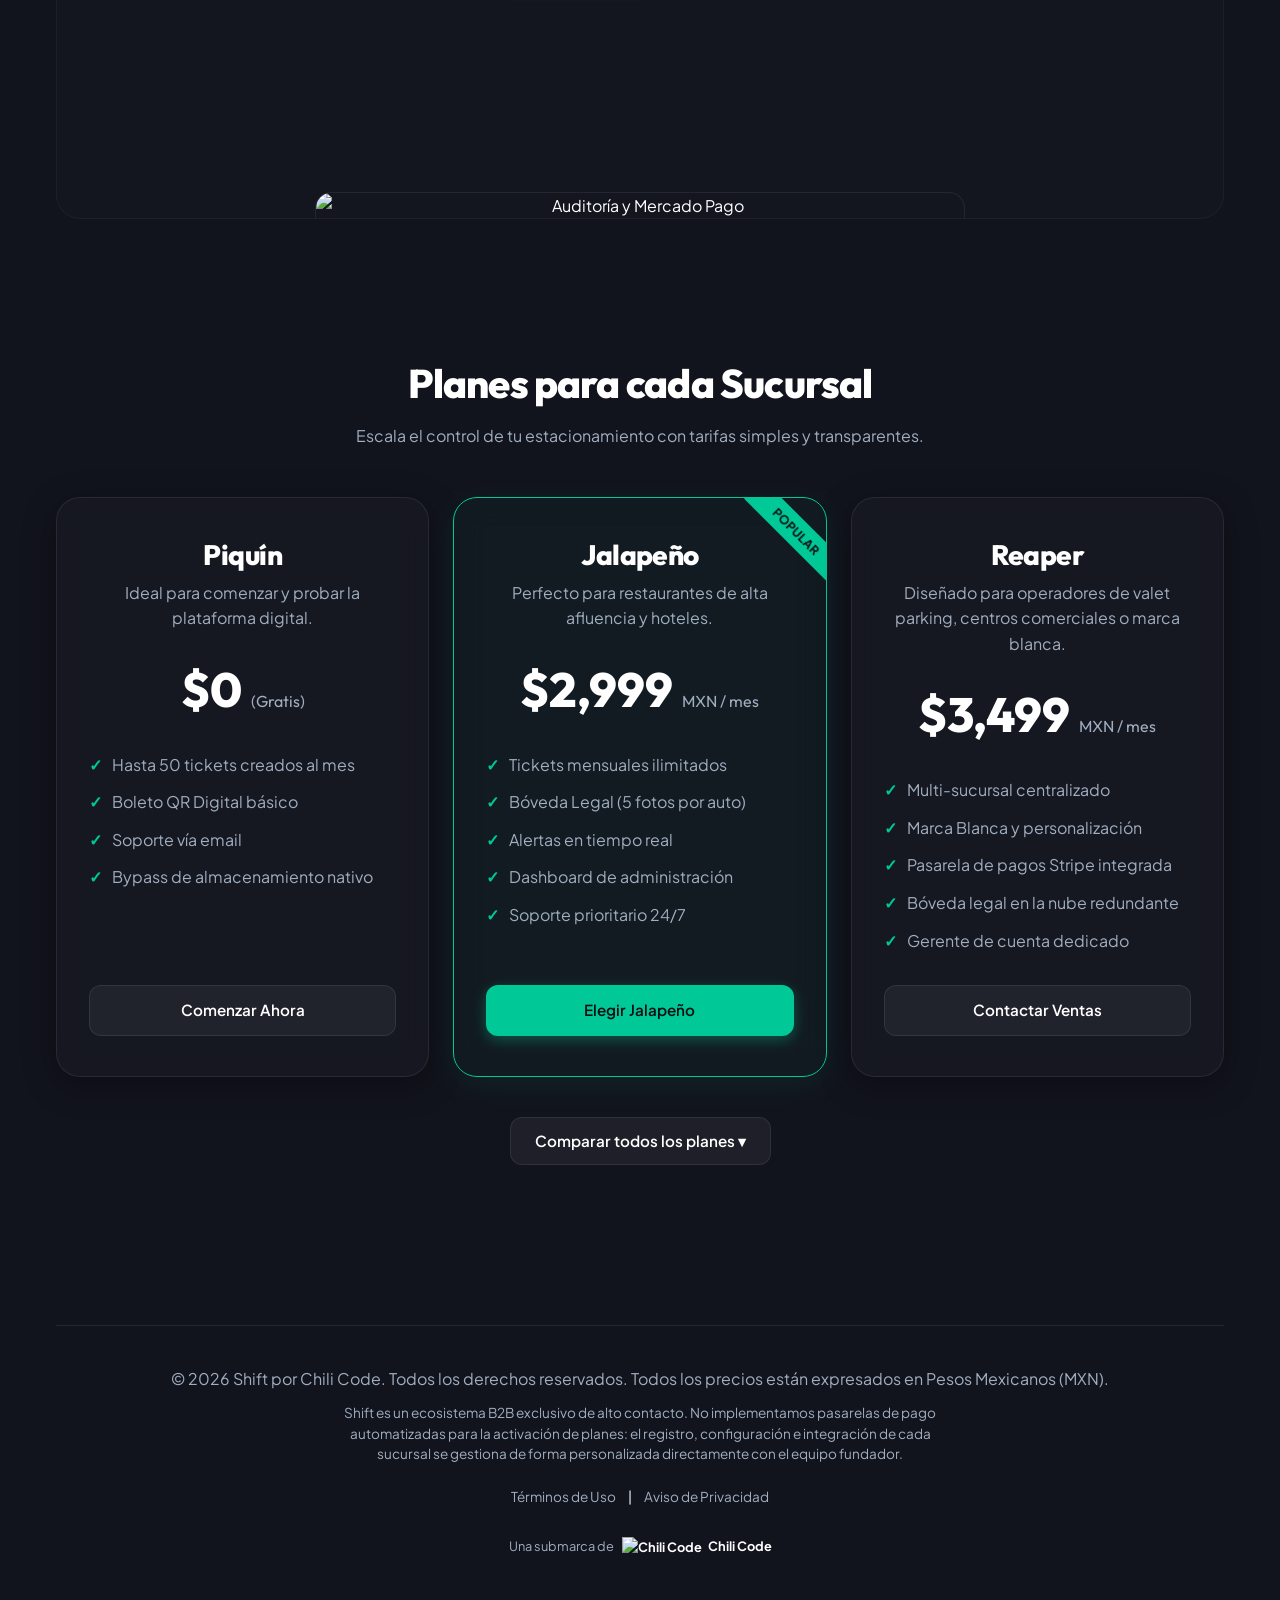
==== commit cb8bb10a: "Add files via upload" ====
--- a/index.html
+++ b/index.html
@@ -774,6 +774,30 @@
             transform: scale(0.95);
         }
 
+        /* Hover de botón de acceso en cabecera */
+        .header-login-btn {
+            transition: var(--transition-smooth);
+        }
+        @media (hover: hover) {
+            .header-login-btn:hover {
+                background: var(--primary) !important;
+                color: #0c0e14 !important;
+                box-shadow: 0 4px 12px var(--primary-glow) !important;
+            }
+        }
+        .header-login-btn:active {
+            transform: scale(0.95);
+        }
+
+        #mobile-dropdown-login {
+            display: none;
+        }
+        @media (max-width: 768px) {
+            #mobile-dropdown-login {
+                display: block !important;
+            }
+        }
+
         /* Estilos del Hero Vertical - Copia Exacta con mis Colores */
         .hero-center-model {
             position: relative;
@@ -879,12 +903,6 @@
     <script type="module" src="https://ajax.googleapis.com/ajax/libs/model-viewer/3.5.0/model-viewer.min.js"></script>
 </head>
 <body>
-
-    <!-- Botón de acceso flotante -->
-    <a href="login.html" id="btn-acceso-panel" class="btn fixed-access-btn animated-fade-in" style="color: #FFFFFF; font-weight: 700; display: inline-flex; align-items: center; gap: 8px; border: 1px solid var(--primary);">
-        <img src="https://i.imgur.com/NQ2yinY.png" alt="Shift Logo" style="height: 18px; object-fit: contain;">
-        <span>PANEL DE ACCESO</span>
-    </a>
 
     <div class="app-container">
         <!-- Barra de navegación premium (Copia de la UI Mini Electric con mis colores) -->
@@ -904,14 +922,25 @@
                 </a>
             </div>
 
-            <!-- Menú/Links a la derecha -->
-            <nav class="nav-menu" id="nav-menu">
-                <a href="index.html" class="nav-link" style="font-size: 0.85rem; font-weight: 600; text-transform: uppercase; letter-spacing: 0.05em;">Inicio</a>
-                <a href="#planes" class="nav-link" style="font-size: 0.85rem; font-weight: 600; text-transform: uppercase; letter-spacing: 0.05em;">Planes</a>
-                <a href="#" id="btn-pwa-install" class="nav-link" style="display: none; font-size: 0.85rem; font-weight: 700; text-transform: uppercase; letter-spacing: 0.05em; color: var(--primary); align-items: center; gap: 6px;">
-                    <span>📲</span> Instalar App
+            <!-- Contenedor agrupador para menú y botón de acceso -->
+            <div style="display: flex; align-items: center; gap: 24px;">
+                <!-- Menú/Links a la derecha -->
+                <nav class="nav-menu" id="nav-menu">
+                    <a href="index.html" class="nav-link" style="font-size: 0.85rem; font-weight: 600; text-transform: uppercase; letter-spacing: 0.05em;">Inicio</a>
+                    <a href="#planes" class="nav-link" style="font-size: 0.85rem; font-weight: 600; text-transform: uppercase; letter-spacing: 0.05em;">Planes</a>
+                    <a href="#" id="btn-pwa-install" class="nav-link" style="display: none; font-size: 0.85rem; font-weight: 700; text-transform: uppercase; letter-spacing: 0.05em; color: var(--primary); align-items: center; gap: 6px;">
+                        <span>📲</span> Instalar App
+                    </a>
+                    <!-- Enlace de login en el menú desplegable de móvil -->
+                    <a href="login.html" class="nav-link" style="font-size: 0.85rem; font-weight: 700; text-transform: uppercase; letter-spacing: 0.05em; color: var(--primary);" id="mobile-dropdown-login">Panel de Acceso</a>
+                </nav>
+
+                <!-- Botón de acceso directo visible en la barra superior en móvil y desktop -->
+                <a href="login.html" class="btn header-login-btn" style="color: #FFFFFF; font-weight: 700; border: 1px solid var(--primary); background: rgba(0, 200, 150, 0.1); padding: 8px 16px; font-size: 0.8rem; min-height: 36px; border-radius: 20px; display: inline-flex; align-items: center; gap: 6px; text-decoration: none; z-index: 1001;">
+                    <img src="https://i.imgur.com/NQ2yinY.png" alt="Shift Logo" style="height: 14px; object-fit: contain;">
+                    <span>ACCESO</span>
                 </a>
-            </nav>
+            </div>
         </header>
 
         <!-- Sección Hero con Grid e Integración del Modelo 3D de Porsche (Vertical / Diseño Premium) -->
--- a/style.css
+++ b/style.css
@@ -142,6 +142,8 @@
     text-decoration: none;
     touch-action: manipulation;
     user-select: none;
+    -webkit-appearance: none;
+    appearance: none;
 }
 
 .btn:active {
@@ -247,6 +249,8 @@
     font-size: 16px; /* Prevents auto-zoom on iOS Safari */
     transition: var(--transition-smooth);
     min-height: 48px;
+    -webkit-appearance: none;
+    appearance: none;
 }
 
 .form-control:focus {
